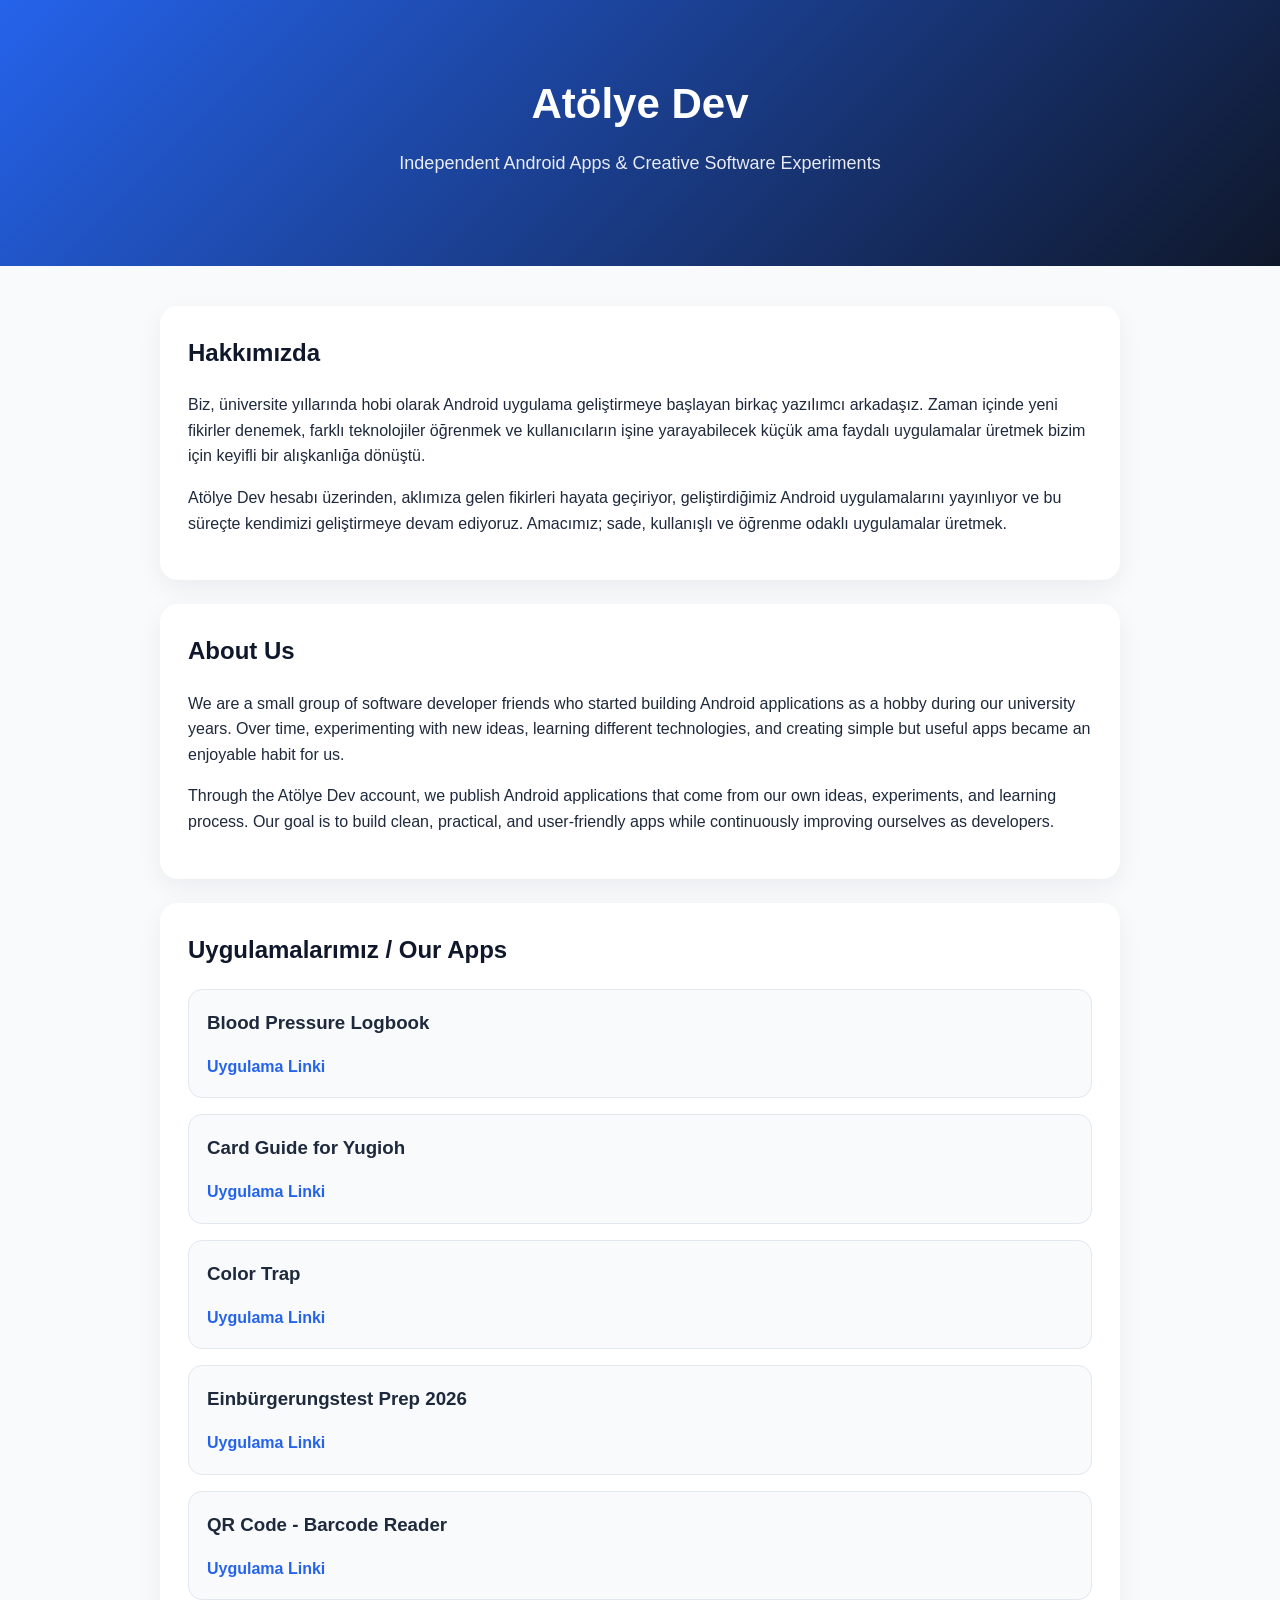
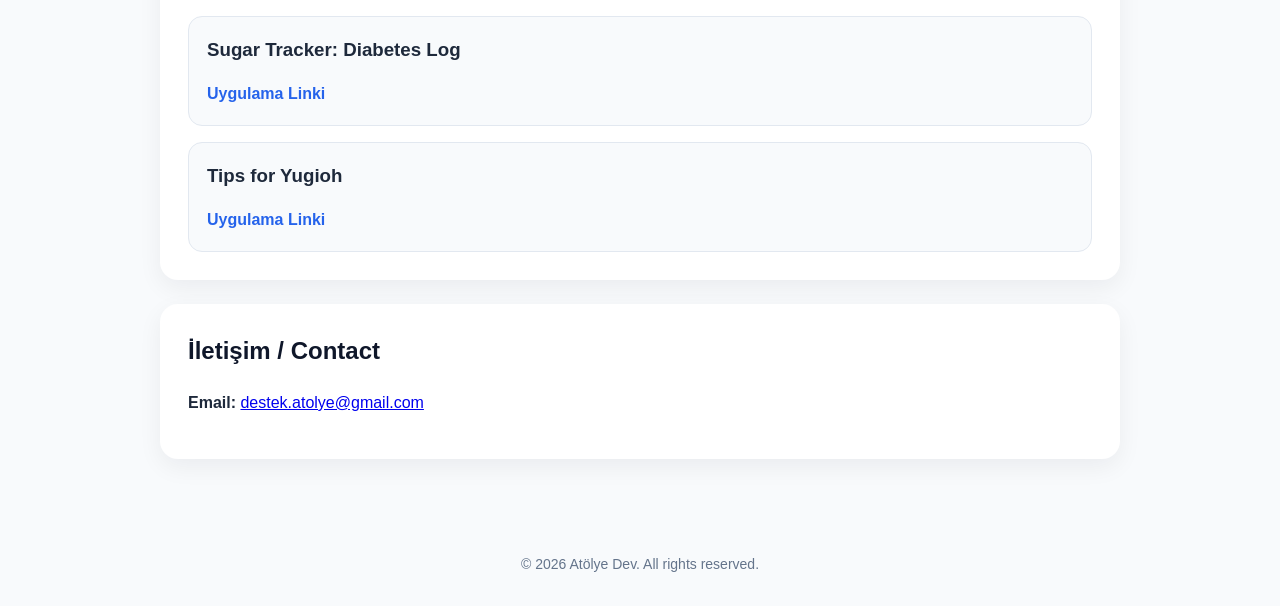
==== index.html @ cb601206 "anasayfa oluşturuldu" ====
<!DOCTYPE html>
<html lang="tr">
<head>
    <meta charset="UTF-8"/>
    <meta name="viewport" content="width=device-width, initial-scale=1.0"/>
    <title>Atölye Dev</title>
    <style>
        body {
            margin: 0;
            font-family: Arial, sans-serif;
            background: #f8fafc;
            color: #1e293b;
            line-height: 1.6;
        }

        header {
            background: linear-gradient(135deg, #2563eb, #0f172a);
            color: white;
            padding: 70px 20px;
            text-align: center;
        }

        header h1 {
            margin: 0;
            font-size: 42px;
        }

        header p {
            margin-top: 12px;
            font-size: 18px;
            opacity: 0.9;
        }

        main {
            max-width: 960px;
            margin: 0 auto;
            padding: 40px 20px;
        }

        section {
            background: white;
            border-radius: 18px;
            padding: 28px;
            margin-bottom: 24px;
            box-shadow: 0 8px 24px rgba(15, 23, 42, 0.06);
        }

        h2 {
            margin-top: 0;
            color: #0f172a;
        }

        .app-card {
            border: 1px solid #e2e8f0;
            border-radius: 14px;
            padding: 18px;
            margin-top: 16px;
            background: #f8fafc;
        }

        .app-card h3 {
            margin: 0 0 8px;
        }

        .app-card a {
            display: inline-block;
            margin-top: 8px;
            color: #2563eb;
            text-decoration: none;
            font-weight: bold;
        }

        footer {
            text-align: center;
            padding: 30px 20px;
            color: #64748b;
            font-size: 14px;
        }
    </style>
</head>
<body>

<header>
    <h1>Atölye Dev</h1>
    <p>Independent Android Apps & Creative Software Experiments</p>
</header>

<main>
    <section>
        <h2>Hakkımızda</h2>
        <p>
            Biz, üniversite yıllarında hobi olarak Android uygulama geliştirmeye başlayan
            birkaç yazılımcı arkadaşız. Zaman içinde yeni fikirler denemek, farklı teknolojiler
            öğrenmek ve kullanıcıların işine yarayabilecek küçük ama faydalı uygulamalar
            üretmek bizim için keyifli bir alışkanlığa dönüştü.
        </p>
        <p>
            Atölye Dev hesabı üzerinden, aklımıza gelen fikirleri hayata geçiriyor,
            geliştirdiğimiz Android uygulamalarını yayınlıyor ve bu süreçte kendimizi
            geliştirmeye devam ediyoruz. Amacımız; sade, kullanışlı ve öğrenme odaklı
            uygulamalar üretmek.
        </p>
    </section>

    <section>
        <h2>About Us</h2>
        <p>
            We are a small group of software developer friends who started building Android
            applications as a hobby during our university years. Over time, experimenting with
            new ideas, learning different technologies, and creating simple but useful apps
            became an enjoyable habit for us.
        </p>
        <p>
            Through the Atölye Dev account, we publish Android applications that come from our
            own ideas, experiments, and learning process. Our goal is to build clean, practical,
            and user-friendly apps while continuously improving ourselves as developers.
        </p>
    </section>

    <section>
        <h2>Uygulamalarımız / Our Apps</h2>

        <div class="app-card">
            <h3>Blood Pressure Logbook</h3>
            <a href="https://play.google.com/store/apps/details?id=com.enesgonez.bloodpressuretracker" target="_blank">
                Uygulama Linki
            </a>
        </div>

        <div class="app-card">
            <h3>Card Guide for Yugioh</h3>
            <a href="https://play.google.com/store/apps/details?id=com.hamzaburakhan.guideforyugioh" target="_blank">
                Uygulama Linki
            </a>
        </div>

        <div class="app-card">
            <h3>Color Trap</h3>
            <a href="https://play.google.com/store/apps/details?id=com.hamzaburakhan.ColorTrap" target="_blank">
                Uygulama Linki
            </a>
        </div>

        <div class="app-card">
            <h3>Einbürgerungstest Prep 2026</h3>
            <a href="https://play.google.com/store/apps/details?id=com.mertnevzatyuksel.einbuergerungtest" target="_blank">
                Uygulama Linki
            </a>
        </div>

        <div class="app-card">
            <h3>QR Code - Barcode Reader</h3>
            <a href="https://play.google.com/store/apps/details?id=com.enesgonez.qrbarcodereader" target="_blank">
                Uygulama Linki
            </a>
        </div>

        <div class="app-card">
            <h3>Sugar Tracker: Diabetes Log</h3>
            <a href="https://play.google.com/store/apps/details?id=com.enesgonez.diabetescontrol" target="_blank">
                Uygulama Linki
            </a>
        </div>

        <div class="app-card">
            <h3>Tips for Yugioh</h3>
            <a href="https://play.google.com/store/apps/details?id=com.hamzaburakhan.yugiohrehber" target="_blank">
                Uygulama Linki
            </a>
        </div>
    </section>

    <section>
        <h2>İletişim / Contact</h2>
        <p>
            <strong>Email:</strong>
            <a href="mailto:destek.atolye@gmail.com">destek.atolye@gmail.com</a>
        </p>
    </section>

</main>

<footer>
    © 2026 Atölye Dev. All rights reserved.
</footer>

</body>
</html>
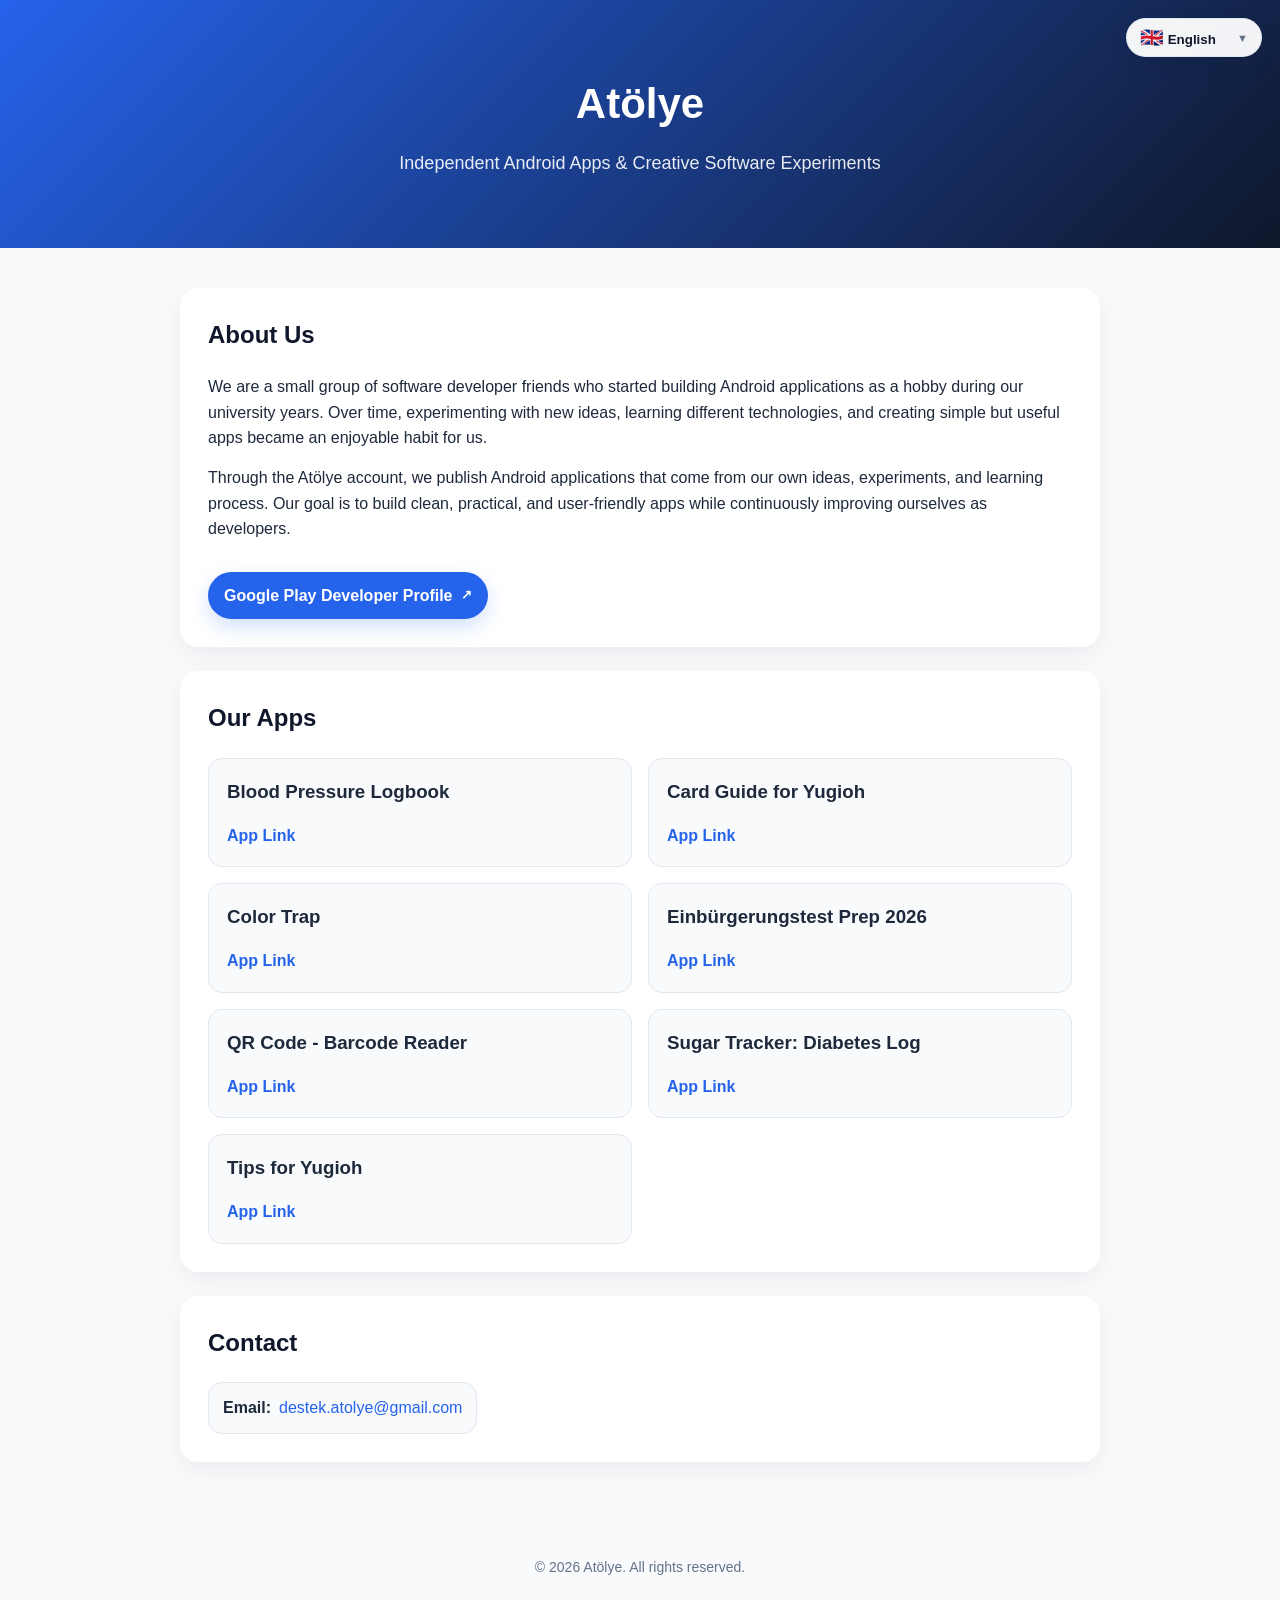
==== commit 4b73f143: "anasayfa düzenlendi" ====
--- a/index.html
+++ b/index.html
@@ -3,14 +3,115 @@
 <head>
     <meta charset="UTF-8"/>
     <meta name="viewport" content="width=device-width, initial-scale=1.0"/>
-    <title>Atölye Dev</title>
+    <title>Atölye</title>
     <style>
+        :root {
+            --bg: #f8fafc;
+            --surface: #ffffff;
+            --surface-soft: #f8fafc;
+            --text: #1e293b;
+            --muted: #64748b;
+            --title: #0f172a;
+            --primary: #2563eb;
+            --border: #e2e8f0;
+            --shadow: 0 8px 24px rgba(15, 23, 42, 0.06);
+            --radius-lg: 18px;
+            --radius-md: 14px;
+        }
+
+        * {
+            box-sizing: border-box;
+        }
+
         body {
             margin: 0;
             font-family: Arial, sans-serif;
-            background: #f8fafc;
-            color: #1e293b;
+            background: var(--bg);
+            color: var(--text);
             line-height: 1.6;
+        }
+
+        a {
+            color: var(--primary);
+            text-decoration: none;
+        }
+
+        a:hover {
+            text-decoration: underline;
+        }
+
+        .language-menu {
+            position: fixed;
+            top: 18px;
+            right: 18px;
+            z-index: 10;
+        }
+
+        .language-toggle {
+            min-width: 136px;
+            display: inline-flex;
+            align-items: center;
+            justify-content: space-between;
+            gap: 10px;
+            border: 1px solid rgba(226, 232, 240, 0.95);
+            border-radius: 999px;
+            padding: 9px 13px;
+            background: rgba(255, 255, 255, 0.95);
+            color: #0f172a;
+            cursor: pointer;
+            font-weight: bold;
+            box-shadow: 0 8px 20px rgba(15, 23, 42, 0.10);
+            backdrop-filter: blur(10px);
+        }
+
+        .language-toggle .chevron {
+            font-size: 11px;
+            color: #64748b;
+        }
+
+        .language-list {
+            position: absolute;
+            right: 0;
+            top: calc(100% + 8px);
+            width: 170px;
+            margin: 0;
+            padding: 8px;
+            list-style: none;
+            background: #ffffff;
+            border: 1px solid var(--border);
+            border-radius: 14px;
+            box-shadow: var(--shadow);
+            display: none;
+        }
+
+        .language-menu.open .language-list {
+            display: block;
+        }
+
+        .language-list button {
+            width: 100%;
+            border: 0;
+            background: transparent;
+            color: var(--text);
+            border-radius: 10px;
+            padding: 10px 12px;
+            display: flex;
+            align-items: center;
+            gap: 10px;
+            cursor: pointer;
+            font-weight: bold;
+            text-align: left;
+        }
+
+        .language-list button:hover,
+        .language-list button.active {
+            background: #eff6ff;
+            color: #1d4ed8;
+        }
+
+        .flag {
+            font-size: 19px;
+            line-height: 1;
         }
 
         header {
@@ -38,24 +139,38 @@
         }
 
         section {
-            background: white;
-            border-radius: 18px;
+            background: var(--surface);
+            border-radius: var(--radius-lg);
             padding: 28px;
             margin-bottom: 24px;
-            box-shadow: 0 8px 24px rgba(15, 23, 42, 0.06);
+            box-shadow: var(--shadow);
         }
 
         h2 {
             margin-top: 0;
-            color: #0f172a;
+            color: var(--title);
+        }
+
+        p {
+            margin: 0 0 14px;
+        }
+
+        p:last-child {
+            margin-bottom: 0;
+        }
+
+        .apps-grid {
+            display: grid;
+            grid-template-columns: repeat(2, minmax(0, 1fr));
+            gap: 16px;
+            margin-top: 16px;
         }
 
         .app-card {
-            border: 1px solid #e2e8f0;
-            border-radius: 14px;
+            border: 1px solid var(--border);
+            border-radius: var(--radius-md);
             padding: 18px;
-            margin-top: 16px;
-            background: #f8fafc;
+            background: var(--surface-soft);
         }
 
         .app-card h3 {
@@ -65,124 +180,357 @@
         .app-card a {
             display: inline-block;
             margin-top: 8px;
-            color: #2563eb;
+            color: var(--primary);
             text-decoration: none;
             font-weight: bold;
+        }
+
+
+        .developer-profile {
+            display: inline-flex;
+            align-items: center;
+            gap: 8px;
+            margin-top: 16px;
+            padding: 11px 16px;
+            border-radius: 999px;
+            background: #2563eb;
+            color: #ffffff;
+            font-weight: bold;
+            box-shadow: 0 8px 20px rgba(37, 99, 235, 0.20);
+        }
+
+        .developer-profile:hover {
+            text-decoration: none;
+            background: #1d4ed8;
+        }
+
+        .developer-profile::after {
+            content: "↗";
+            font-size: 13px;
+        }
+
+        .contact-box {
+            display: inline-flex;
+            flex-wrap: wrap;
+            align-items: center;
+            gap: 8px;
+            padding: 12px 14px;
+            border: 1px solid var(--border);
+            border-radius: 14px;
+            background: var(--surface-soft);
         }
 
         footer {
             text-align: center;
             padding: 30px 20px;
-            color: #64748b;
+            color: var(--muted);
             font-size: 14px;
+        }
+
+        [data-lang-content] {
+            display: none;
+        }
+
+        [data-lang-content].active {
+            display: block;
+        }
+
+        @media (max-width: 720px) {
+            .language-menu {
+                top: 12px;
+                right: 12px;
+            }
+
+            .language-toggle {
+                min-width: 124px;
+                padding: 9px 12px;
+            }
+
+            header {
+                padding-top: 82px;
+            }
+
+            header h1 {
+                font-size: 36px;
+            }
+
+            .apps-grid {
+                grid-template-columns: 1fr;
+            }
         }
     </style>
 </head>
 <body>
 
+<div class="language-menu" id="languageMenu">
+    <button class="language-toggle" type="button" id="languageToggle" aria-haspopup="true" aria-expanded="false">
+        <span><span class="flag" id="currentFlag">🇹🇷</span> <span id="currentLanguage">Türkçe</span></span>
+        <span class="chevron">▼</span>
+    </button>
+    <ul class="language-list" aria-label="Language selector">
+        <li>
+            <button type="button" data-set-lang="tr" class="active">
+                <span class="flag">🇹🇷</span>
+                <span>Türkçe</span>
+            </button>
+        </li>
+        <li>
+            <button type="button" data-set-lang="en">
+                <span class="flag">🇬🇧</span>
+                <span>English</span>
+            </button>
+        </li>
+    </ul>
+</div>
+
 <header>
-    <h1>Atölye Dev</h1>
-    <p>Independent Android Apps & Creative Software Experiments</p>
+    <div data-lang-content="tr" class="active">
+        <h1>Atölye</h1>
+        <p>Independent Android Apps & Creative Software Experiments</p>
+    </div>
+
+    <div data-lang-content="en">
+        <h1>Atölye</h1>
+        <p>Independent Android Apps & Creative Software Experiments</p>
+    </div>
 </header>
 
 <main>
-    <section>
-        <h2>Hakkımızda</h2>
-        <p>
-            Biz, üniversite yıllarında hobi olarak Android uygulama geliştirmeye başlayan
-            birkaç yazılımcı arkadaşız. Zaman içinde yeni fikirler denemek, farklı teknolojiler
-            öğrenmek ve kullanıcıların işine yarayabilecek küçük ama faydalı uygulamalar
-            üretmek bizim için keyifli bir alışkanlığa dönüştü.
-        </p>
-        <p>
-            Atölye Dev hesabı üzerinden, aklımıza gelen fikirleri hayata geçiriyor,
-            geliştirdiğimiz Android uygulamalarını yayınlıyor ve bu süreçte kendimizi
-            geliştirmeye devam ediyoruz. Amacımız; sade, kullanışlı ve öğrenme odaklı
-            uygulamalar üretmek.
-        </p>
-    </section>
-
-    <section>
-        <h2>About Us</h2>
-        <p>
-            We are a small group of software developer friends who started building Android
-            applications as a hobby during our university years. Over time, experimenting with
-            new ideas, learning different technologies, and creating simple but useful apps
-            became an enjoyable habit for us.
-        </p>
-        <p>
-            Through the Atölye Dev account, we publish Android applications that come from our
-            own ideas, experiments, and learning process. Our goal is to build clean, practical,
-            and user-friendly apps while continuously improving ourselves as developers.
-        </p>
-    </section>
-
-    <section>
-        <h2>Uygulamalarımız / Our Apps</h2>
-
-        <div class="app-card">
-            <h3>Blood Pressure Logbook</h3>
-            <a href="https://play.google.com/store/apps/details?id=com.enesgonez.bloodpressuretracker" target="_blank">
-                Uygulama Linki
+    <div data-lang-content="tr" class="active">
+        <section>
+            <h2>Hakkımızda</h2>
+            <p>
+                Biz, üniversite yıllarında hobi olarak Android uygulama geliştirmeye başlayan
+                birkaç yazılımcı arkadaşız. Zaman içinde yeni fikirler denemek, farklı teknolojiler
+                öğrenmek ve kullanıcıların işine yarayabilecek küçük ama faydalı uygulamalar
+                üretmek bizim için keyifli bir alışkanlığa dönüştü.
+            </p>
+            <p>
+                Atölye hesabı üzerinden, aklımıza gelen fikirleri hayata geçiriyor,
+                geliştirdiğimiz Android uygulamalarını yayınlıyor ve bu süreçte kendimizi
+                geliştirmeye devam ediyoruz. Amacımız; sade, kullanışlı ve öğrenme odaklı
+                uygulamalar üretmek.
+            </p>
+            <a class="developer-profile" href="https://play.google.com/store/apps/dev?id=7563185870279829682" target="_blank" rel="noopener">
+                Google Play Geliştirici Hesabı
             </a>
-        </div>
-
-        <div class="app-card">
-            <h3>Card Guide for Yugioh</h3>
-            <a href="https://play.google.com/store/apps/details?id=com.hamzaburakhan.guideforyugioh" target="_blank">
-                Uygulama Linki
+        </section>
+
+        <section>
+            <h2>Uygulamalarımız</h2>
+
+            <div class="apps-grid">
+                <div class="app-card">
+                    <h3>Blood Pressure Logbook</h3>
+                    <a href="https://play.google.com/store/apps/details?id=com.enesgonez.bloodpressuretracker" target="_blank" rel="noopener">
+                        Uygulama Linki
+                    </a>
+                </div>
+
+                <div class="app-card">
+                    <h3>Card Guide for Yugioh</h3>
+                    <a href="https://play.google.com/store/apps/details?id=com.hamzaburakhan.guideforyugioh" target="_blank" rel="noopener">
+                        Uygulama Linki
+                    </a>
+                </div>
+
+                <div class="app-card">
+                    <h3>Color Trap</h3>
+                    <a href="https://play.google.com/store/apps/details?id=com.hamzaburakhan.ColorTrap" target="_blank" rel="noopener">
+                        Uygulama Linki
+                    </a>
+                </div>
+
+                <div class="app-card">
+                    <h3>Einbürgerungstest Prep 2026</h3>
+                    <a href="https://play.google.com/store/apps/details?id=com.mertnevzatyuksel.einbuergerungtest" target="_blank" rel="noopener">
+                        Uygulama Linki
+                    </a>
+                </div>
+
+                <div class="app-card">
+                    <h3>QR Code - Barcode Reader</h3>
+                    <a href="https://play.google.com/store/apps/details?id=com.enesgonez.qrbarcodereader" target="_blank" rel="noopener">
+                        Uygulama Linki
+                    </a>
+                </div>
+
+                <div class="app-card">
+                    <h3>Sugar Tracker: Diabetes Log</h3>
+                    <a href="https://play.google.com/store/apps/details?id=com.enesgonez.diabetescontrol" target="_blank" rel="noopener">
+                        Uygulama Linki
+                    </a>
+                </div>
+
+                <div class="app-card">
+                    <h3>Tips for Yugioh</h3>
+                    <a href="https://play.google.com/store/apps/details?id=com.hamzaburakhan.yugiohrehber" target="_blank" rel="noopener">
+                        Uygulama Linki
+                    </a>
+                </div>
+            </div>
+        </section>
+
+        <section>
+            <h2>İletişim</h2>
+            <p class="contact-box">
+                <strong>Email:</strong>
+                <a href="mailto:destek.atolye@gmail.com">destek.atolye@gmail.com</a>
+            </p>
+        </section>
+    </div>
+
+    <div data-lang-content="en">
+        <section>
+            <h2>About Us</h2>
+            <p>
+                We are a small group of software developer friends who started building Android
+                applications as a hobby during our university years. Over time, experimenting with
+                new ideas, learning different technologies, and creating simple but useful apps
+                became an enjoyable habit for us.
+            </p>
+            <p>
+                Through the Atölye account, we publish Android applications that come from our
+                own ideas, experiments, and learning process. Our goal is to build clean, practical,
+                and user-friendly apps while continuously improving ourselves as developers.
+            </p>
+            <a class="developer-profile" href="https://play.google.com/store/apps/dev?id=7563185870279829682" target="_blank" rel="noopener">
+                Google Play Developer Profile
             </a>
-        </div>
-
-        <div class="app-card">
-            <h3>Color Trap</h3>
-            <a href="https://play.google.com/store/apps/details?id=com.hamzaburakhan.ColorTrap" target="_blank">
-                Uygulama Linki
-            </a>
-        </div>
-
-        <div class="app-card">
-            <h3>Einbürgerungstest Prep 2026</h3>
-            <a href="https://play.google.com/store/apps/details?id=com.mertnevzatyuksel.einbuergerungtest" target="_blank">
-                Uygulama Linki
-            </a>
-        </div>
-
-        <div class="app-card">
-            <h3>QR Code - Barcode Reader</h3>
-            <a href="https://play.google.com/store/apps/details?id=com.enesgonez.qrbarcodereader" target="_blank">
-                Uygulama Linki
-            </a>
-        </div>
-
-        <div class="app-card">
-            <h3>Sugar Tracker: Diabetes Log</h3>
-            <a href="https://play.google.com/store/apps/details?id=com.enesgonez.diabetescontrol" target="_blank">
-                Uygulama Linki
-            </a>
-        </div>
-
-        <div class="app-card">
-            <h3>Tips for Yugioh</h3>
-            <a href="https://play.google.com/store/apps/details?id=com.hamzaburakhan.yugiohrehber" target="_blank">
-                Uygulama Linki
-            </a>
-        </div>
-    </section>
-
-    <section>
-        <h2>İletişim / Contact</h2>
-        <p>
-            <strong>Email:</strong>
-            <a href="mailto:destek.atolye@gmail.com">destek.atolye@gmail.com</a>
-        </p>
-    </section>
-
+        </section>
+
+        <section>
+            <h2>Our Apps</h2>
+
+            <div class="apps-grid">
+                <div class="app-card">
+                    <h3>Blood Pressure Logbook</h3>
+                    <a href="https://play.google.com/store/apps/details?id=com.enesgonez.bloodpressuretracker" target="_blank" rel="noopener">
+                        App Link
+                    </a>
+                </div>
+
+                <div class="app-card">
+                    <h3>Card Guide for Yugioh</h3>
+                    <a href="https://play.google.com/store/apps/details?id=com.hamzaburakhan.guideforyugioh" target="_blank" rel="noopener">
+                        App Link
+                    </a>
+                </div>
+
+                <div class="app-card">
+                    <h3>Color Trap</h3>
+                    <a href="https://play.google.com/store/apps/details?id=com.hamzaburakhan.ColorTrap" target="_blank" rel="noopener">
+                        App Link
+                    </a>
+                </div>
+
+                <div class="app-card">
+                    <h3>Einbürgerungstest Prep 2026</h3>
+                    <a href="https://play.google.com/store/apps/details?id=com.mertnevzatyuksel.einbuergerungtest" target="_blank" rel="noopener">
+                        App Link
+                    </a>
+                </div>
+
+                <div class="app-card">
+                    <h3>QR Code - Barcode Reader</h3>
+                    <a href="https://play.google.com/store/apps/details?id=com.enesgonez.qrbarcodereader" target="_blank" rel="noopener">
+                        App Link
+                    </a>
+                </div>
+
+                <div class="app-card">
+                    <h3>Sugar Tracker: Diabetes Log</h3>
+                    <a href="https://play.google.com/store/apps/details?id=com.enesgonez.diabetescontrol" target="_blank" rel="noopener">
+                        App Link
+                    </a>
+                </div>
+
+                <div class="app-card">
+                    <h3>Tips for Yugioh</h3>
+                    <a href="https://play.google.com/store/apps/details?id=com.hamzaburakhan.yugiohrehber" target="_blank" rel="noopener">
+                        App Link
+                    </a>
+                </div>
+            </div>
+        </section>
+
+        <section>
+            <h2>Contact</h2>
+            <p class="contact-box">
+                <strong>Email:</strong>
+                <a href="mailto:destek.atolye@gmail.com">destek.atolye@gmail.com</a>
+            </p>
+        </section>
+    </div>
 </main>
 
 <footer>
-    © 2026 Atölye Dev. All rights reserved.
+    <span data-lang-content="tr" class="active">© 2026 Atölye. All rights reserved.</span>
+    <span data-lang-content="en">© 2026 Atölye. All rights reserved.</span>
 </footer>
+
+<script>
+    const languageConfig = {
+        tr: {
+            label: "Türkçe",
+            flag: "🇹🇷",
+            title: "Atölye"
+        },
+        en: {
+            label: "English",
+            flag: "🇬🇧",
+            title: "Atölye"
+        }
+    };
+
+    const menu = document.getElementById("languageMenu");
+    const toggle = document.getElementById("languageToggle");
+    const currentFlag = document.getElementById("currentFlag");
+    const currentLanguage = document.getElementById("currentLanguage");
+    const languageButtons = document.querySelectorAll("[data-set-lang]");
+    const localizedBlocks = document.querySelectorAll("[data-lang-content]");
+
+    function setLanguage(lang) {
+        const selected = languageConfig[lang] || languageConfig.tr;
+
+        document.documentElement.lang = lang;
+        document.title = selected.title;
+        currentFlag.textContent = selected.flag;
+        currentLanguage.textContent = selected.label;
+
+        localizedBlocks.forEach(block => {
+            block.classList.toggle("active", block.getAttribute("data-lang-content") === lang);
+        });
+
+        languageButtons.forEach(button => {
+            button.classList.toggle("active", button.getAttribute("data-set-lang") === lang);
+        });
+
+        localStorage.setItem("atolye-dev-language", lang);
+        menu.classList.remove("open");
+        toggle.setAttribute("aria-expanded", "false");
+    }
+
+    toggle.addEventListener("click", () => {
+        const isOpen = menu.classList.toggle("open");
+        toggle.setAttribute("aria-expanded", String(isOpen));
+    });
+
+    languageButtons.forEach(button => {
+        button.addEventListener("click", () => setLanguage(button.getAttribute("data-set-lang")));
+    });
+
+    document.addEventListener("click", event => {
+        if (!menu.contains(event.target)) {
+            menu.classList.remove("open");
+            toggle.setAttribute("aria-expanded", "false");
+        }
+    });
+
+    const savedLanguage = localStorage.getItem("atolye-dev-language");
+    const browserLanguage = navigator.language && navigator.language.toLowerCase().startsWith("tr") ? "tr" : "en";
+    setLanguage(savedLanguage || browserLanguage);
+</script>
 
 </body>
 </html>
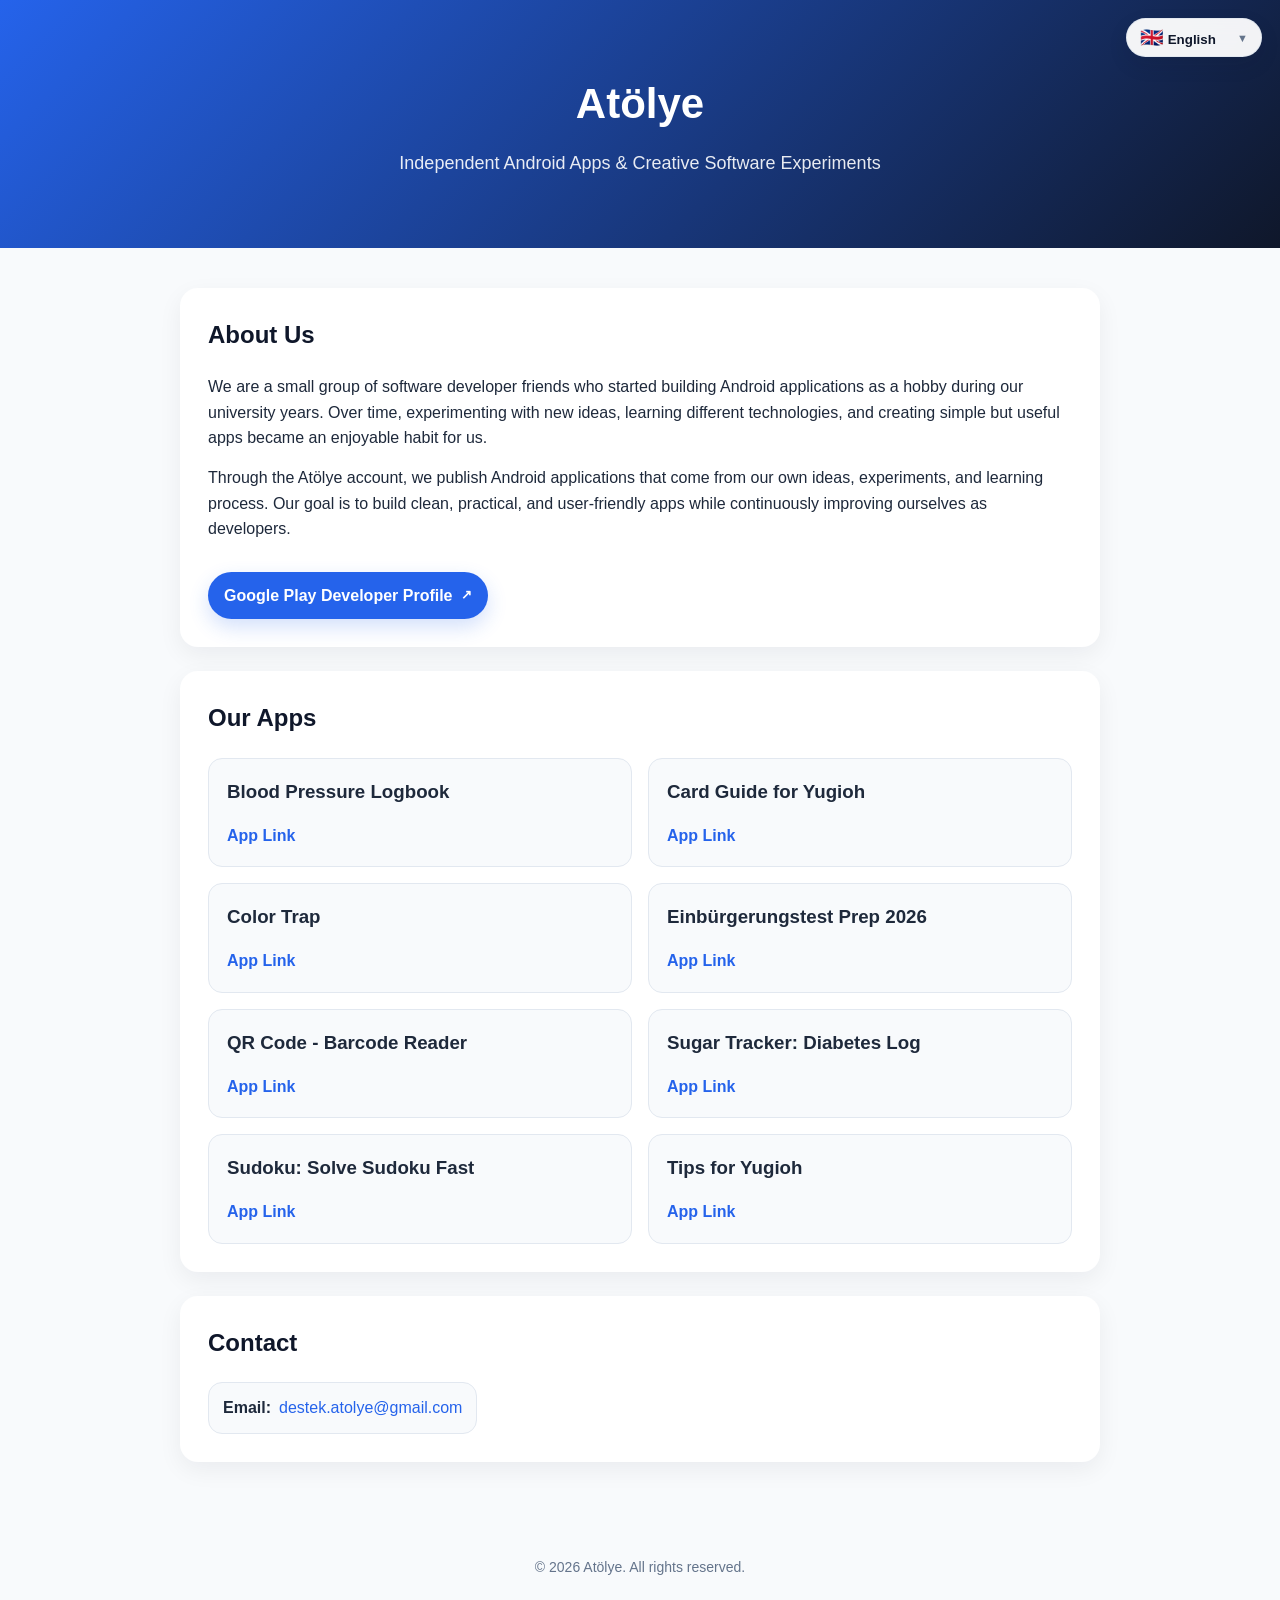
==== commit d910fa0e: "added sudoku to main page" ====
--- a/index.html
+++ b/index.html
@@ -363,6 +363,13 @@
                 </div>
 
                 <div class="app-card">
+                    <h3>Sudoku: Hızlıca Sudoku Çöz</h3>
+                    <a href="https://play.google.com/store/apps/details?id=com.enesgonez.sudoku" target="_blank" rel="noopener">
+                        Uygulama Linki
+                    </a>
+                </div>
+
+                <div class="app-card">
                     <h3>Tips for Yugioh</h3>
                     <a href="https://play.google.com/store/apps/details?id=com.hamzaburakhan.yugiohrehber" target="_blank" rel="noopener">
                         Uygulama Linki
@@ -446,6 +453,13 @@
                 </div>
 
                 <div class="app-card">
+                    <h3>Sudoku: Solve Sudoku Fast</h3>
+                    <a href="https://play.google.com/store/apps/details?id=com.enesgonez.sudoku" target="_blank" rel="noopener">
+                        App Link
+                    </a>
+                </div>
+
+                <div class="app-card">
                     <h3>Tips for Yugioh</h3>
                     <a href="https://play.google.com/store/apps/details?id=com.hamzaburakhan.yugiohrehber" target="_blank" rel="noopener">
                         App Link
